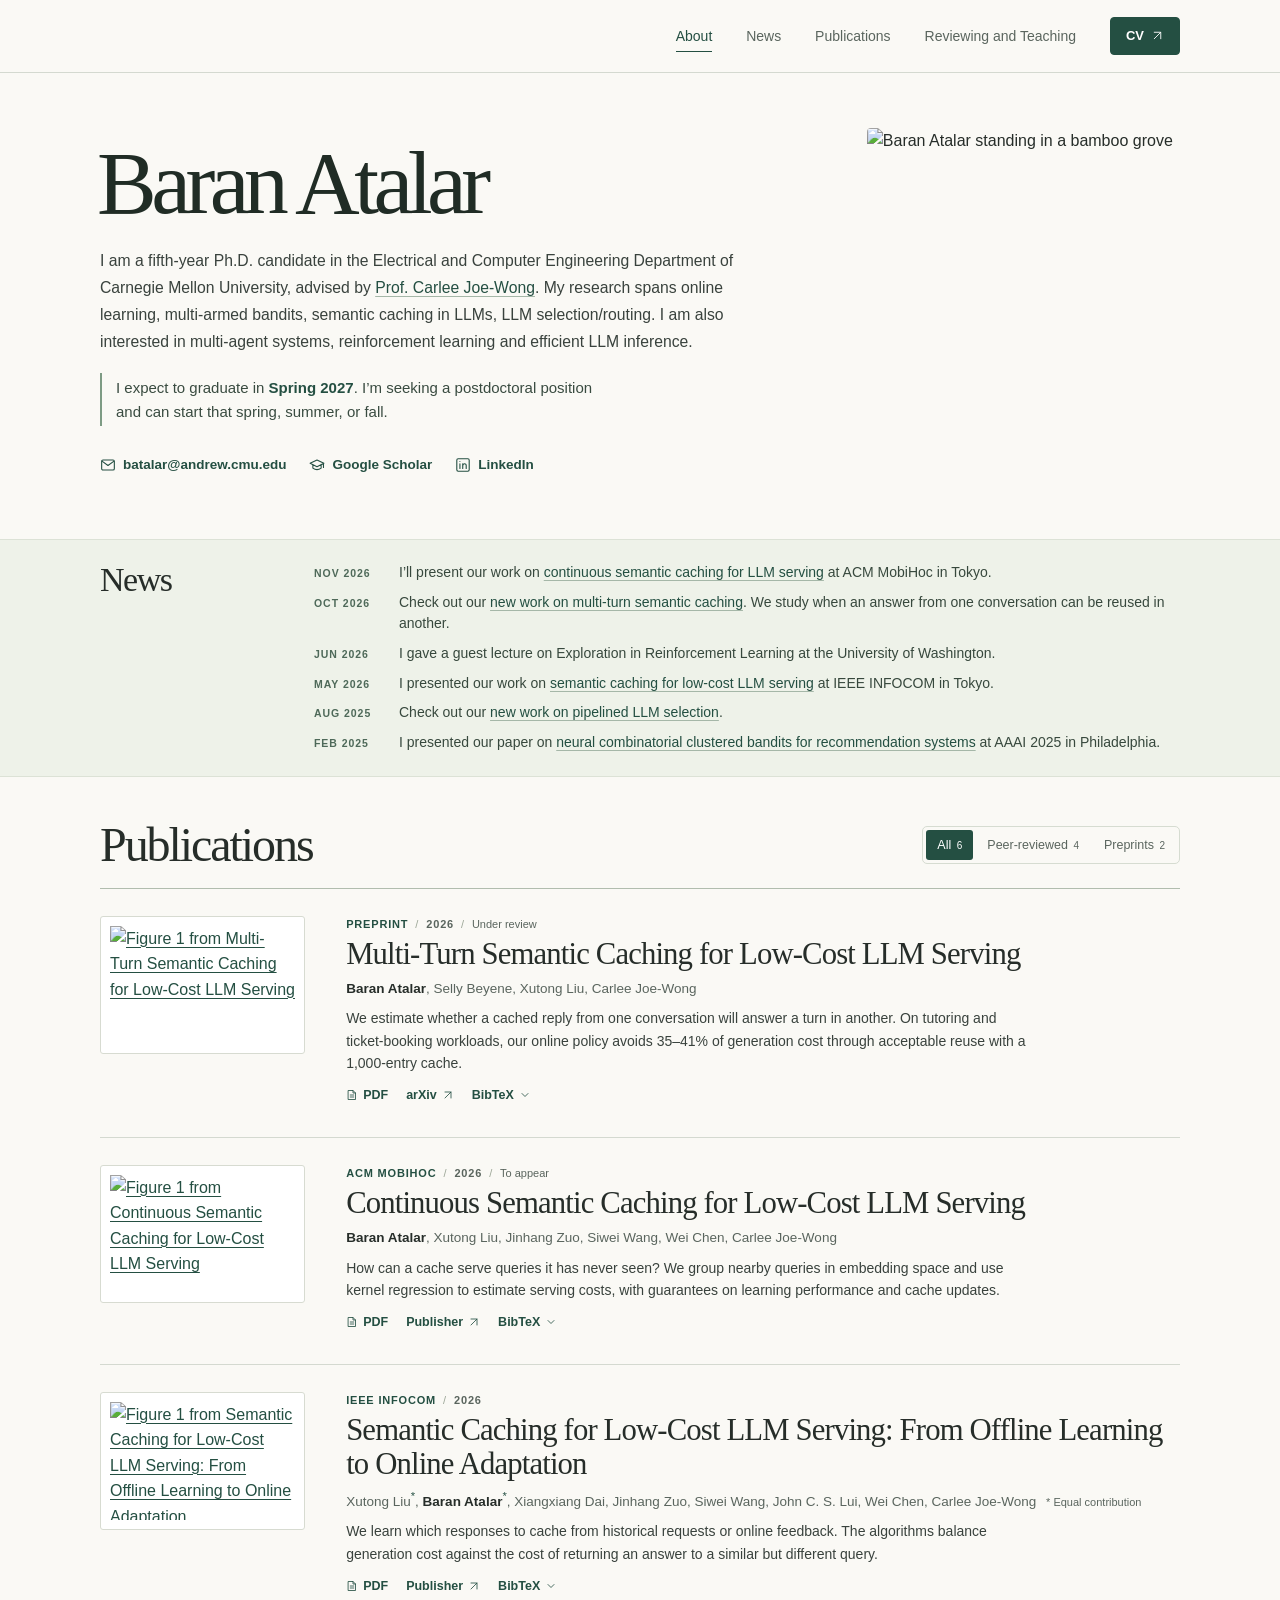
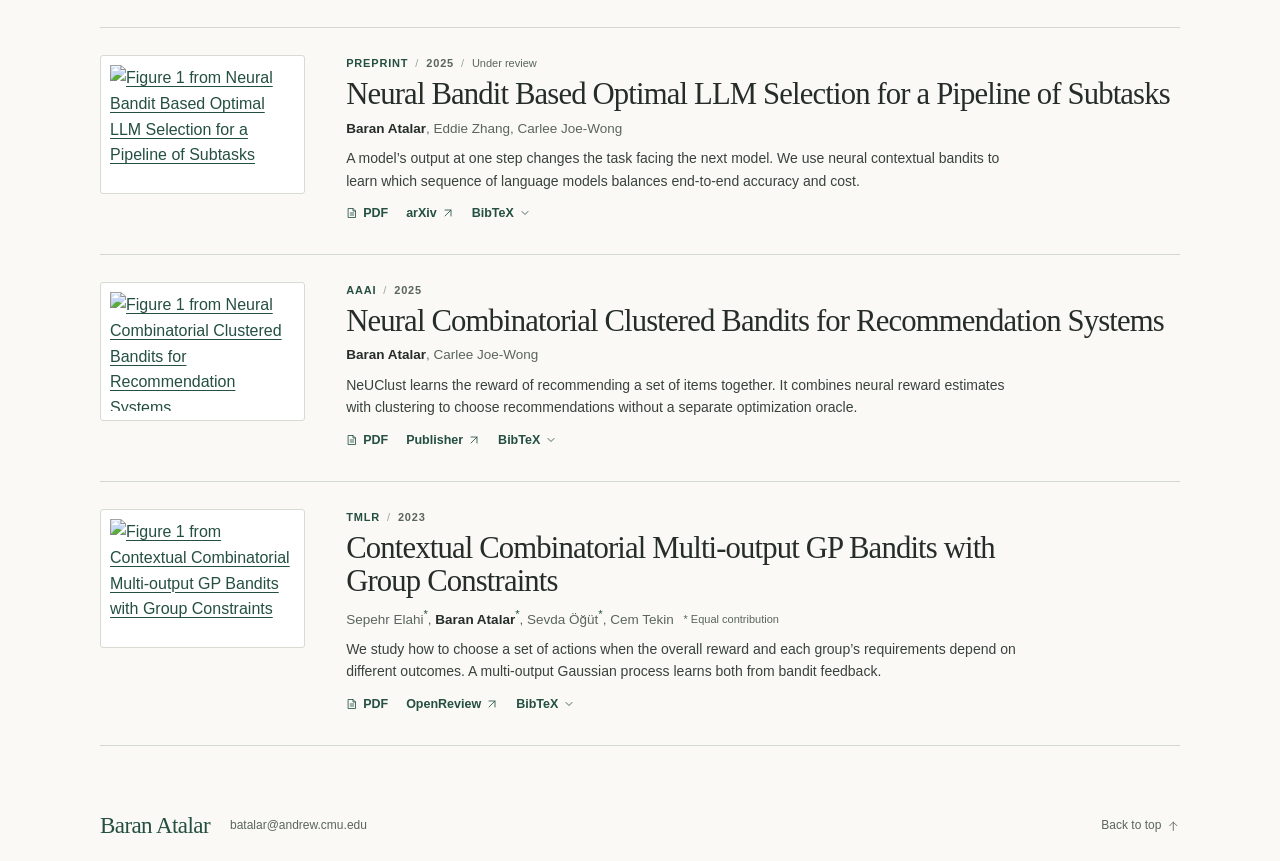
==== index.html @ 8789533d "Add academic website pages and styling" ====
<!doctype html>
<html lang="en">
<head>
  <meta charset="utf-8">
  <meta name="viewport" content="width=device-width, initial-scale=1">
  <meta name="referrer" content="no-referrer">
  <meta name="theme-color" content="#faf9f5">
  <meta name="description" content="Baran Atalar is a Ph.D. candidate at Carnegie Mellon University researching online learning, multi-armed bandits, semantic caching in LLMs, and LLM selection and routing.">
  <title>Baran Atalar · Carnegie Mellon University</title>
  <link rel="icon" href="assets/monogram.svg" type="image/svg+xml">
  <link rel="preload" href="assets/fonts/garamond.woff" as="font" type="font/woff" crossorigin>
  <link rel="preload" href="assets/fonts/dm-sans.woff" as="font" type="font/woff" crossorigin>
  <link rel="stylesheet" href="style.css">
  <script src="site.js" defer></script>
</head>
<body>
  <svg class="icon-library" xmlns="http://www.w3.org/2000/svg" aria-hidden="true">
    <symbol id="arrow-out" viewBox="0 0 24 24"><path d="M6 18 18 6M6 6h12v12"/></symbol>
    <symbol id="arrow-up" viewBox="0 0 24 24"><path d="M12 20V4m-7 7 7-7 7 7"/></symbol>
    <symbol id="mail" viewBox="0 0 24 24"><rect x="2.5" y="4.5" width="19" height="15" rx="2"/><path d="m3.5 6.5 8.5 6.3 8.5-6.3"/></symbol>
    <symbol id="scholar" viewBox="0 0 24 24"><path d="m1.7 9.5 10.3-5 10.3 5-10.3 5zM5.8 11.5v5.2c4.3 3.2 8.1 3.2 12.4 0v-5.2m3.5-1.5v5.6"/></symbol>
    <symbol id="linkedin" viewBox="0 0 24 24"><rect x="2.7" y="2.7" width="18.6" height="18.6" rx="2"/><path d="M7.4 10.2v7m4.2 0v-7m0 3.3c0-4.5 5.2-4.4 5.2-.6v4.3"/><circle cx="7.4" cy="6.8" r=".8" fill="currentColor" stroke="none"/></symbol>
    <symbol id="file" viewBox="0 0 24 24"><path d="M5 3h9l5 5v13H5zM14 3v5h5M8.5 12h7m-7 4h7"/></symbol>
    <symbol id="chevron" viewBox="0 0 24 24"><path d="m6 9 6 6 6-6"/></symbol>
    <symbol id="expand" viewBox="0 0 24 24"><path d="M8 3H3v5m13-5h5v5M3 16v5h5m13-5v5h-5"/></symbol>
    <symbol id="close" viewBox="0 0 24 24"><path d="m5.5 5.5 13 13m0-13-13 13"/></symbol>
  </svg>
  <a class="skip-link" href="#main">Skip to content</a>
  <header class="masthead">
    <div class="container masthead-inner">
      <nav aria-label="Main navigation">
        <a class="nav-link" href="./" data-section="about" aria-current="location">About</a>
        <a class="nav-link" href="#news" data-section="news">News</a>
        <a class="nav-link" href="#publications" data-section="publications">Publications</a>
        <a class="nav-link" href="miscellaneous.html">Reviewing and Teaching</a>
        <a class="cv-link" href="assets/Baran-Atalar-CV.pdf" target="_blank" rel="noopener noreferrer" aria-label="CV (PDF, opens in a new tab)">
          CV<svg aria-hidden="true"><use href="#arrow-out"/></svg></a>
      </nav>
    </div>
  </header>

  <main id="main">
    <section id="about" class="container hero" aria-labelledby="profile-name">
      <h1 id="profile-name" class="identity" tabindex="-1">Baran Atalar</h1>
      <div class="biography">
        <p>I am a fifth-year Ph.D. candidate in the Electrical and Computer Engineering Department of Carnegie Mellon University, advised by <a href="https://www.ece.cmu.edu/directory/bios/joe-wong-carlee.html">Prof. Carlee Joe-Wong</a>. My research spans online learning, multi-armed bandits, semantic caching in LLMs, LLM selection/routing. I am also interested in multi-agent systems, reinforcement learning and efficient LLM inference.</p>
        <p class="availability">I expect to graduate in <strong>Spring 2027</strong>. I’m seeking a postdoctoral position and can start that spring, summer, or fall.</p>
      </div>
      <div class="contact-links" aria-label="Contact and profiles">
        <a href="mailto:batalar@andrew.cmu.edu"><svg aria-hidden="true"><use href="#mail"/></svg>batalar@andrew.cmu.edu</a>
        <a href="https://scholar.google.com/citations?user=y_jG3tEAAAAJ&amp;hl=en"><svg aria-hidden="true"><use href="#scholar"/></svg>Google Scholar</a>
        <a href="https://www.linkedin.com/in/baran-atalar-6698521bb/"><svg aria-hidden="true"><use href="#linkedin"/></svg>LinkedIn</a>
      </div>
      <img class="portrait" src="assets/baran-atalar.webp" width="833" height="960" alt="Baran Atalar standing in a bamboo grove" fetchpriority="high">
    </section>

    <section id="news" class="news-band" aria-labelledby="news-title">
      <div class="container news-grid">
        <h2 id="news-title">News</h2>
        <ul class="news-list">
          <li><time datetime="2026-11">Nov 2026</time><p>I’ll present our work on <a href="https://arxiv.org/abs/2604.20021">continuous semantic caching for LLM serving</a> at ACM MobiHoc in Tokyo.</p></li>
          <li><time datetime="2026-10">Oct 2026</time><p>Check out our <a href="https://arxiv.org/abs/2611.01077">new work on multi-turn semantic caching</a>. We study when an answer from one conversation can be reused in another.</p></li>
          <li><time datetime="2026-06">Jun 2026</time><p>I gave a guest lecture on Exploration in Reinforcement Learning at the University of Washington.</p></li>
          <li><time datetime="2026-05">May 2026</time><p>I presented our work on <a href="https://arxiv.org/abs/2508.07675">semantic caching for low-cost LLM serving</a> at IEEE INFOCOM in Tokyo.</p></li>
          <li><time datetime="2025-08">Aug 2025</time><p>Check out our <a href="https://arxiv.org/abs/2508.09958">new work on pipelined LLM selection</a>.</p></li>
          <li><time datetime="2025-02">Feb 2025</time><p>I presented our paper on <a href="https://arxiv.org/abs/2410.14586">neural combinatorial clustered bandits for recommendation systems</a> at AAAI 2025 in Philadelphia.</p></li>
        </ul>
      </div>
    </section>

    <section class="container publications" id="publications" aria-labelledby="publications-title">
      <div class="section-top">
        <h2 id="publications-title">Publications</h2>
        <div class="filters" role="group" aria-label="Filter publications" hidden>
          <button type="button" data-filter="all" aria-pressed="true">All <span>6</span></button>
          <button type="button" data-filter="reviewed" aria-pressed="false">Peer-reviewed <span>4</span></button>
          <button type="button" data-filter="preprint" aria-pressed="false">Preprints <span>2</span></button>
        </div>
      </div>
      <p class="sr-only" id="result-count" role="status" aria-live="polite"></p>
      <div class="publication-list">
        <article class="paper" data-group="preprint" id="multi-turn-caching" aria-labelledby="title-multi-turn-caching">
          <a class="figure-link" href="https://arxiv.org/pdf/2611.01077#page=1" data-figure="1" data-caption="Across five conversation workloads, the learned reuse-risk model distinguishes acceptable replies more accurately than embedding distance alone. The plot compares area under the ROC curve (AUC)." aria-label="Enlarge Figure 1 from Multi-Turn Semantic Caching for Low-Cost LLM Serving">
            <img src="assets/papers/multiturn.webp" alt="Figure 1 from Multi-Turn Semantic Caching for Low-Cost LLM Serving" loading="lazy">
            <span class="expand-mark"><svg aria-hidden="true"><use href="#expand"/></svg></span>
          </a>
          <div class="paper-text">
            <p class="paper-meta"><span class="venue">Preprint</span><span class="meta-separator">/</span><span>2026</span><span class="meta-separator">/</span><span class="paper-status">Under review</span></p>
            <h3 id="title-multi-turn-caching"><a href="https://arxiv.org/abs/2611.01077">Multi-Turn Semantic Caching for Low-Cost LLM Serving</a></h3>
            <p class="authors"><strong>Baran Atalar</strong>, Selly Beyene, Xutong Liu, Carlee Joe-Wong </p>
            <p class="paper-summary">We estimate whether a cached reply from one conversation will answer a turn in another. On tutoring and ticket-booking workloads, our online policy avoids 35–41% of generation cost through acceptable reuse with a 1,000-entry cache.</p>
            <div class="paper-actions">
              <a href="https://arxiv.org/pdf/2611.01077"><svg aria-hidden="true"><use href="#file"/></svg>PDF</a>
              <a href="https://arxiv.org/abs/2611.01077">arXiv<svg aria-hidden="true"><use href="#arrow-out"/></svg></a>
              <button class="bib-toggle" type="button" hidden aria-controls="bib-multi-turn-caching" aria-expanded="false">BibTeX <svg aria-hidden="true"><use href="#chevron"/></svg></button>
            </div>
            <div class="bib-panel" id="bib-multi-turn-caching" hidden>
              <button class="copy-bib" type="button">Copy citation</button>
              <pre><code>@misc{atalar2026multiturn,
  title = {Multi-Turn Semantic Caching for Low-Cost {LLM} Serving},
  author = {Baran Atalar and Selly Beyene and Xutong Liu and Carlee Joe-Wong},
  year = {2026},
  eprint = {2611.01077},
  archivePrefix = {arXiv},
  url = {https://arxiv.org/abs/2611.01077}
}</code></pre>
            </div>
          </div>
        </article>
        <article class="paper" data-group="reviewed" id="continuous-caching" aria-labelledby="title-continuous-caching">
          <a class="figure-link" href="https://arxiv.org/pdf/2604.20021#page=3" data-figure="1" data-caption="An arriving query is mapped to a representative in embedding space. The serving policy compares the estimated cost of a fresh answer with the cost of reusing a cached one." aria-label="Enlarge Figure 1 from Continuous Semantic Caching for Low-Cost LLM Serving">
            <img src="assets/papers/continuous.webp" alt="Figure 1 from Continuous Semantic Caching for Low-Cost LLM Serving" loading="lazy">
            <span class="expand-mark"><svg aria-hidden="true"><use href="#expand"/></svg></span>
          </a>
          <div class="paper-text">
            <p class="paper-meta"><span class="venue">ACM MobiHoc</span><span class="meta-separator">/</span><span>2026</span><span class="meta-separator">/</span><span class="paper-status">To appear</span></p>
            <h3 id="title-continuous-caching"><a href="https://doi.org/10.1145/3842721.3849656">Continuous Semantic Caching for Low-Cost LLM Serving</a></h3>
            <p class="authors"><strong>Baran Atalar</strong>, Xutong Liu, Jinhang Zuo, Siwei Wang, Wei Chen, Carlee Joe-Wong </p>
            <p class="paper-summary">How can a cache serve queries it has never seen? We group nearby queries in embedding space and use kernel regression to estimate serving costs, with guarantees on learning performance and cache updates.</p>
            <div class="paper-actions">
              <a href="https://arxiv.org/pdf/2604.20021"><svg aria-hidden="true"><use href="#file"/></svg>PDF</a>
              <a href="https://doi.org/10.1145/3842721.3849656">Publisher<svg aria-hidden="true"><use href="#arrow-out"/></svg></a>
              <button class="bib-toggle" type="button" hidden aria-controls="bib-continuous-caching" aria-expanded="false">BibTeX <svg aria-hidden="true"><use href="#chevron"/></svg></button>
            </div>
            <div class="bib-panel" id="bib-continuous-caching" hidden>
              <button class="copy-bib" type="button">Copy citation</button>
              <pre><code>@inproceedings{atalar2026continuous,
  title = {Continuous Semantic Caching for Low-Cost {LLM} Serving},
  author = {Baran Atalar and Xutong Liu and Jinhang Zuo and Siwei Wang and Wei Chen and Carlee Joe-Wong},
  booktitle = {Proceedings of the Twenty-Seventh International Symposium on Theory, Algorithmic Foundations, and Protocol Design for Mobile Networks and Mobile Computing},
  year = {2026},
  doi = {10.1145/3842721.3849656},
  note = {To appear}
}</code></pre>
            </div>
          </div>
        </article>
        <article class="paper" data-group="reviewed" id="offline-online-caching" aria-labelledby="title-offline-online-caching">
          <a class="figure-link" href="https://arxiv.org/pdf/2508.07675#page=2" data-figure="1" data-caption="The cache estimates request probabilities and serving costs, then chooses between generating a fresh response and retrieving a similar one." aria-label="Enlarge Figure 1 from Semantic Caching for Low-Cost LLM Serving: From Offline Learning to Online Adaptation">
            <img src="assets/papers/offline.webp" alt="Figure 1 from Semantic Caching for Low-Cost LLM Serving: From Offline Learning to Online Adaptation" loading="lazy">
            <span class="expand-mark"><svg aria-hidden="true"><use href="#expand"/></svg></span>
          </a>
          <div class="paper-text">
            <p class="paper-meta"><span class="venue">IEEE INFOCOM</span><span class="meta-separator">/</span><span>2026</span></p>
            <h3 id="title-offline-online-caching"><a href="https://doi.org/10.1109/INFOCOM59046.2026.11571467">Semantic Caching for Low-Cost LLM Serving: From Offline Learning to Online Adaptation</a></h3>
            <p class="authors">Xutong Liu<sup>*</sup>, <strong>Baran Atalar</strong><sup>*</sup>, Xiangxiang Dai, Jinhang Zuo, Siwei Wang, John C. S. Lui, Wei Chen, Carlee Joe-Wong <span class="equal-note">* Equal contribution</span></p>
            <p class="paper-summary">We learn which responses to cache from historical requests or online feedback. The algorithms balance generation cost against the cost of returning an answer to a similar but different query.</p>
            <div class="paper-actions">
              <a href="https://arxiv.org/pdf/2508.07675"><svg aria-hidden="true"><use href="#file"/></svg>PDF</a>
              <a href="https://doi.org/10.1109/INFOCOM59046.2026.11571467">Publisher<svg aria-hidden="true"><use href="#arrow-out"/></svg></a>
              <button class="bib-toggle" type="button" hidden aria-controls="bib-offline-online-caching" aria-expanded="false">BibTeX <svg aria-hidden="true"><use href="#chevron"/></svg></button>
            </div>
            <div class="bib-panel" id="bib-offline-online-caching" hidden>
              <button class="copy-bib" type="button">Copy citation</button>
              <pre><code>@inproceedings{liu2026semantic,
  title = {Semantic Caching for Low-Cost {LLM} Serving: From Offline Learning to Online Adaptation},
  author = {Xutong Liu and Baran Atalar and Xiangxiang Dai and Jinhang Zuo and Siwei Wang and John C. S. Lui and Wei Chen and Carlee Joe-Wong},
  booktitle = {IEEE INFOCOM 2026 -- IEEE Conference on Computer Communications},
  pages = {1--10},
  year = {2026},
  doi = {10.1109/INFOCOM59046.2026.11571467}
}</code></pre>
            </div>
          </div>
        </article>
        <article class="paper" data-group="preprint" id="pipeline-selection" aria-labelledby="title-pipeline-selection">
          <a class="figure-link" href="https://arxiv.org/pdf/2508.09958#page=5" data-figure="1" data-caption="A sequence of bandit decisions selects one language model for each subtask. Output quality and length at one step affect the next step in the pipeline." aria-label="Enlarge Figure 1 from Neural Bandit Based Optimal LLM Selection for a Pipeline of Subtasks">
            <img src="assets/papers/pipeline.webp" alt="Figure 1 from Neural Bandit Based Optimal LLM Selection for a Pipeline of Subtasks" loading="lazy">
            <span class="expand-mark"><svg aria-hidden="true"><use href="#expand"/></svg></span>
          </a>
          <div class="paper-text">
            <p class="paper-meta"><span class="venue">Preprint</span><span class="meta-separator">/</span><span>2025</span><span class="meta-separator">/</span><span class="paper-status">Under review</span></p>
            <h3 id="title-pipeline-selection"><a href="https://arxiv.org/abs/2508.09958">Neural Bandit Based Optimal LLM Selection for a Pipeline of Subtasks</a></h3>
            <p class="authors"><strong>Baran Atalar</strong>, Eddie Zhang, Carlee Joe-Wong </p>
            <p class="paper-summary">A model’s output at one step changes the task facing the next model. We use neural contextual bandits to learn which sequence of language models balances end-to-end accuracy and cost.</p>
            <div class="paper-actions">
              <a href="https://arxiv.org/pdf/2508.09958"><svg aria-hidden="true"><use href="#file"/></svg>PDF</a>
              <a href="https://arxiv.org/abs/2508.09958">arXiv<svg aria-hidden="true"><use href="#arrow-out"/></svg></a>
              <button class="bib-toggle" type="button" hidden aria-controls="bib-pipeline-selection" aria-expanded="false">BibTeX <svg aria-hidden="true"><use href="#chevron"/></svg></button>
            </div>
            <div class="bib-panel" id="bib-pipeline-selection" hidden>
              <button class="copy-bib" type="button">Copy citation</button>
              <pre><code>@misc{atalar2025pipeline,
  title = {Neural Bandit Based Optimal {LLM} Selection for a Pipeline of Subtasks},
  author = {Baran Atalar and Eddie Zhang and Carlee Joe-Wong},
  year = {2025},
  eprint = {2508.09958},
  archivePrefix = {arXiv},
  url = {https://arxiv.org/abs/2508.09958}
}</code></pre>
            </div>
          </div>
        </article>
        <article class="paper" data-group="reviewed" id="neural-clustered-bandits" aria-labelledby="title-neural-clustered-bandits">
          <a class="figure-link" href="https://arxiv.org/pdf/2410.14586#page=2" data-figure="1" data-caption="NeUClust clusters available arms, estimates individual and set-level rewards with neural networks, and uses feedback from each selected set to update its estimates." aria-label="Enlarge Figure 1 from Neural Combinatorial Clustered Bandits for Recommendation Systems">
            <img src="assets/papers/neuclust.webp" alt="Figure 1 from Neural Combinatorial Clustered Bandits for Recommendation Systems" loading="lazy">
            <span class="expand-mark"><svg aria-hidden="true"><use href="#expand"/></svg></span>
          </a>
          <div class="paper-text">
            <p class="paper-meta"><span class="venue">AAAI</span><span class="meta-separator">/</span><span>2025</span></p>
            <h3 id="title-neural-clustered-bandits"><a href="https://doi.org/10.1609/aaai.v39i15.33692">Neural Combinatorial Clustered Bandits for Recommendation Systems</a></h3>
            <p class="authors"><strong>Baran Atalar</strong>, Carlee Joe-Wong </p>
            <p class="paper-summary">NeUClust learns the reward of recommending a set of items together. It combines neural reward estimates with clustering to choose recommendations without a separate optimization oracle.</p>
            <div class="paper-actions">
              <a href="https://arxiv.org/pdf/2410.14586"><svg aria-hidden="true"><use href="#file"/></svg>PDF</a>
              <a href="https://doi.org/10.1609/aaai.v39i15.33692">Publisher<svg aria-hidden="true"><use href="#arrow-out"/></svg></a>
              <button class="bib-toggle" type="button" hidden aria-controls="bib-neural-clustered-bandits" aria-expanded="false">BibTeX <svg aria-hidden="true"><use href="#chevron"/></svg></button>
            </div>
            <div class="bib-panel" id="bib-neural-clustered-bandits" hidden>
              <button class="copy-bib" type="button">Copy citation</button>
              <pre><code>@inproceedings{atalar2025neuclust,
  title = {Neural Combinatorial Clustered Bandits for Recommendation Systems},
  author = {Baran Atalar and Carlee Joe-Wong},
  booktitle = {Proceedings of the AAAI Conference on Artificial Intelligence},
  volume = {39},
  number = {15},
  pages = {15417--15426},
  year = {2025},
  doi = {10.1609/aaai.v39i15.33692}
}</code></pre>
            </div>
          </div>
        </article>
        <article class="paper" data-group="reviewed" id="group-constrained-bandits" aria-labelledby="title-group-constrained-bandits">
          <a class="figure-link" href="https://arxiv.org/pdf/2111.14778#page=8" data-figure="1" data-caption="In a federated learning example, a server chooses among requests involving multiple clients while accounting for client-level privacy requirements." aria-label="Enlarge Figure 1 from Contextual Combinatorial Multi-output GP Bandits with Group Constraints">
            <img src="assets/papers/groups.webp" alt="Figure 1 from Contextual Combinatorial Multi-output GP Bandits with Group Constraints" loading="lazy">
            <span class="expand-mark"><svg aria-hidden="true"><use href="#expand"/></svg></span>
          </a>
          <div class="paper-text">
            <p class="paper-meta"><span class="venue">TMLR</span><span class="meta-separator">/</span><span>2023</span></p>
            <h3 id="title-group-constrained-bandits"><a href="https://openreview.net/forum?id=OqbGu3hdQb">Contextual Combinatorial Multi-output GP Bandits with Group Constraints</a></h3>
            <p class="authors">Sepehr Elahi<sup>*</sup>, <strong>Baran Atalar</strong><sup>*</sup>, Sevda Öğüt<sup>*</sup>, Cem Tekin <span class="equal-note">* Equal contribution</span></p>
            <p class="paper-summary">We study how to choose a set of actions when the overall reward and each group’s requirements depend on different outcomes. A multi-output Gaussian process learns both from bandit feedback.</p>
            <div class="paper-actions">
              <a href="https://arxiv.org/pdf/2111.14778"><svg aria-hidden="true"><use href="#file"/></svg>PDF</a>
              <a href="https://openreview.net/forum?id=OqbGu3hdQb">OpenReview<svg aria-hidden="true"><use href="#arrow-out"/></svg></a>
              <button class="bib-toggle" type="button" hidden aria-controls="bib-group-constrained-bandits" aria-expanded="false">BibTeX <svg aria-hidden="true"><use href="#chevron"/></svg></button>
            </div>
            <div class="bib-panel" id="bib-group-constrained-bandits" hidden>
              <button class="copy-bib" type="button">Copy citation</button>
              <pre><code>@article{elahi2023contextual,
  title = {Contextual Combinatorial Multi-output {GP} Bandits with Group Constraints},
  author = {Sepehr Elahi and Baran Atalar and Sevda Öğüt and Cem Tekin},
  journal = {Transactions on Machine Learning Research},
  year = {2023},
  url = {https://openreview.net/forum?id=OqbGu3hdQb}
}</code></pre>
            </div>
          </div>
        </article>
      </div>
    </section>

  </main>
  <footer class="container footer">
    <span class="footer-name">Baran Atalar</span>
    <a class="footer-email" href="mailto:batalar@andrew.cmu.edu">batalar@andrew.cmu.edu</a>
    <a class="back-top" href="./">Back to top <svg aria-hidden="true"><use href="#arrow-up"/></svg></a>
  </footer>
  <dialog id="figure-dialog" aria-labelledby="figure-title">
    <div class="viewer-header"><h2 id="figure-title"></h2><button type="button" class="close-viewer" aria-label="Close figure" autofocus><svg aria-hidden="true"><use href="#close"/></svg></button></div>
    <figure><img id="large-figure" alt=""><figcaption id="figure-description"></figcaption></figure>
    <a class="viewer-source" href="#" id="figure-source">View in paper <svg aria-hidden="true"><use href="#arrow-out"/></svg></a>
  </dialog>
</body>
</html>
---- style.css ----
@font-face {
  font-family: "EB Garamond";
  src: url("assets/fonts/garamond.woff") format("woff");
  font-weight: 400;
  font-style: normal;
  font-display: swap;
}
@font-face {
  font-family: "DM Sans";
  src: url("assets/fonts/dm-sans.woff") format("woff");
  font-weight: 100 1000;
  font-style: normal;
  font-display: swap;
}
:root {
  color-scheme: light;
  --paper: #faf9f5;
  --surface: #fffefa;
  --green: #244f42;
  --ink: #262d29;
  --body: #39423d;
  --muted: #5a655e;
  --rule: #d4d9d0;
  --light-rule: #dfe3da;
  --tint: #eef2e9;
  --serif: "EB Garamond", "Iowan Old Style", Georgia, serif;
  --sans: "DM Sans", -apple-system, BlinkMacSystemFont, "Segoe UI", sans-serif;
  --page-width: 1080px;
  --page-gutter: clamp(22px, 5.8vw, 82px);
  scroll-padding-top: 84px;
}
* { box-sizing: border-box; }
html { scroll-behavior: smooth; }
body { margin: 0; background: var(--paper); color: var(--ink); font: 16px/1.6 var(--sans); -webkit-font-smoothing: antialiased; }
body.viewer-open { overflow: hidden; }
h1, h2, h3, p, figure, ul, dl, dd, pre { margin: 0; }
img { max-width: 100%; }
a { color: var(--green); text-underline-offset: 3px; text-decoration-thickness: 1px; }
a:hover { text-decoration-color: currentColor; }
a, button { -webkit-tap-highlight-color: transparent; }
button { cursor: pointer; font: inherit; color: inherit; }
button, a { touch-action: manipulation; }
button:focus-visible, a:focus-visible { outline: 2px solid #32765d; outline-offset: 4px; }
strong { font-weight: 650; color: var(--ink); }
[hidden] { display: none !important; }
svg { width: 1.05em; height: 1.05em; flex-shrink: 0; fill: none; stroke: currentColor; stroke-width: 1.65; stroke-linecap: round; stroke-linejoin: round; }
.icon-library { position: absolute; width: 0; height: 0; overflow: hidden; pointer-events: none; }
.sr-only { position: absolute; width: 1px; height: 1px; padding: 0; margin: -1px; clip-path: inset(50%); overflow: hidden; white-space: nowrap; }
.skip-link { position: fixed; top: 8px; left: 12px; z-index: 10; transform: translateY(-150%); background: white; border: 1px solid var(--green); padding: 7px 14px; }
.skip-link:focus { transform: none; }
.container { width: min(calc(100% - 2 * var(--page-gutter)), var(--page-width)); margin-inline: auto; }
h2 { font: 400 clamp(36px, 4vw, 48px)/1.08 var(--serif); letter-spacing: -.043em; }

.masthead { position: sticky; top: 0; z-index: 5; background: var(--paper); border-bottom: 1px solid var(--rule); }
.masthead-inner { display: flex; align-items: center; justify-content: flex-end; min-height: 72px; }
nav { display: flex; gap: clamp(18px, 2.65vw, 38px); align-items: center; }
.nav-link { color: var(--muted); text-decoration: none; padding-block: 8px; font-size: 14px; font-weight: 520; position: relative; }
.nav-link::after { content: ""; position: absolute; left: 0; right: 0; bottom: 3px; height: 1.5px; background: var(--green); transform: scaleX(0); transform-origin: left; transition: transform .15s ease; }
.nav-link[aria-current], .nav-link:hover { color: var(--green); }
.nav-link[aria-current]::after, .nav-link:hover::after { transform: scaleX(1); }
.cv-link { text-decoration: none; display: inline-flex; align-items: center; gap: 0; font-size: 13px; font-weight: 570; padding: 8px 15px; background: var(--green); border: 1px solid var(--green); border-radius: 4px; color: #fff; }
.cv-link svg { margin-left: 7px; width: 13px; height: 13px; }
.cv-link:hover { background: #183d32; }

.hero { display: grid; grid-template-columns: minmax(0, 1fr) minmax(230px, 29%); grid-template-areas: "identity portrait" "bio portrait" "links portrait"; column-gap: clamp(40px, 7.7vw, 102px); padding-block: clamp(38px, 4.3vw, 62px) clamp(37px, 3.9vw, 58px); }
.identity { grid-area: identity; align-self: end; }
h1 { font: 400 clamp(68px, 7vw, 92px)/1.04 var(--serif); letter-spacing: -.062em; margin-left: -3px; color: #202c25; }
.biography { grid-area: bio; align-self: center; margin-top: 15px; }
.biography > p:first-child { color: var(--body); font-size: clamp(15.5px, 1.23vw, 17px); line-height: 1.7; }
.biography a, .news-list a { text-decoration-color: #a5b7a8; }
.biography a:hover, .news-list a:hover { text-decoration-color: var(--green); }
.availability { font-size: 15px; line-height: 1.56; margin-top: 18px; padding: 3px 0 3px 14px; border-left: 2.5px solid #7d9b84; color: #394b40; max-width: 59ch; }
.availability strong { color: var(--green); }
.contact-links { grid-area: links; display: flex; align-items: center; flex-wrap: wrap; gap: 4px 23px; margin-top: 19px; align-self: start; }
.contact-links a { display: inline-flex; align-items: center; gap: 7px; text-decoration: none; color: var(--green); font-size: 13.5px; font-weight: 550; padding-block: 5px; }
.contact-links svg { width: 16px; height: 16px; }
.contact-links a:hover { text-decoration: underline; }
.portrait { grid-area: portrait; align-self: center; display: block; width: 100%; height: auto; border-radius: 4px; }

.news-band { background: var(--tint); border-block: 1px solid #dce2d6; }
.news-grid { display: grid; grid-template-columns: minmax(110px, 17.5%) 1fr; align-items: start; gap: 25px; padding-block: 22px; }
.news-grid h2 { font-size: 34px; }
.news-list { list-style: none; padding: 0; display: grid; gap: 8px; }
.news-list li { display: grid; grid-template-columns: 72px 1fr; column-gap: 13px; align-items: baseline; }
.news-list time { text-transform: uppercase; font-size: 10.5px; line-height: 1.5; letter-spacing: .09em; font-weight: 650; color: #4e6959; }
.news-list p { font-size: 14px; line-height: 1.55; color: #37483d; }

.publications { padding-block: 42px 44px; }
.section-top { display: flex; gap: 20px; justify-content: space-between; align-items: center; padding-bottom: 17px; border-bottom: 1px solid #b1bdae; }
.filters { display: flex; align-items: center; gap: 3px; border: 1px solid #d6dcd1; padding: 3px; border-radius: 5px; }
.filters button { border: 0; background: transparent; color: var(--muted); border-radius: 3px; padding: 5px 11px; font-size: 12.5px; line-height: 1.6; font-weight: 540; }
.filters button span { margin-left: 2px; font-size: 10px; font-variant-numeric: tabular-nums; }
.filters button[aria-pressed="true"] { color: #fff; background: var(--green); }
.filters button:hover:not([aria-pressed="true"]) { color: var(--green); background: #edf0e8; }
.paper { display: grid; grid-template-columns: minmax(140px, 19%) minmax(0, 1fr); gap: clamp(22px, 3.2vw, 45px); padding-block: 27px 28px; border-bottom: 1px solid var(--rule); scroll-margin-top: 12px; }
.figure-link { display: grid; align-items: center; align-self: start; background: #fff; border: 1px solid #d7dbd1; border-radius: 3px; padding: 9px; aspect-ratio: 1.48; position: relative; transition: border-color .15s; }
.figure-link:hover, .figure-link:focus-visible { border-color: #6c8978; }
.figure-link img { width: 100%; height: 100%; object-fit: contain; min-height: 0; }
.expand-mark { position: absolute; right: 3px; bottom: 3px; display: grid; place-items: center; width: 21px; height: 21px; border-radius: 2px; background: #fff; color: var(--green); opacity: 0; }
.figure-link:hover .expand-mark, .figure-link:focus-visible .expand-mark { opacity: 1; }
.expand-mark svg { width: 14px; height: 14px; }
.paper-meta { display: flex; align-items: center; flex-wrap: wrap; gap: 7px; font-size: 11px; font-weight: 600; line-height: 1.6; color: var(--muted); text-transform: uppercase; letter-spacing: .075em; }
.paper-meta .venue { color: var(--green); font-weight: 720; }
.paper-meta .meta-separator { color: #9da798; font-weight: 400; }
.paper-meta .paper-status { text-transform: none; letter-spacing: normal; font-weight: 480; }
.paper h3 { font: 400 clamp(25px, 2.4vw, 32px)/1.09 var(--serif); letter-spacing: -.028em; margin: 5px 0 7px; text-wrap: pretty; }
.paper h3 a { color: var(--ink); text-decoration: none; }
.paper h3 a:hover { color: var(--green); text-decoration: underline; text-decoration-thickness: 1px; }
.authors { color: var(--muted); font-size: 13.5px; line-height: 1.55; }
.authors strong { font-weight: 680; }
.authors sup { color: var(--green); }
.equal-note { font-size: 11px; white-space: nowrap; color: var(--muted); margin-left: 6px; }
.paper-summary { color: var(--body); font-size: 14px; line-height: 1.58; max-width: 88ch; margin-top: 8px; }
.paper-actions { display: flex; flex-wrap: wrap; align-items: center; column-gap: 18px; margin-top: 8px; }
.paper-actions a, .bib-toggle, .viewer-source { display: inline-flex; gap: 5px; align-items: center; padding: 4px 0; font: 600 12.5px/1.5 var(--sans); text-decoration: none; color: var(--green); border: none; background: none; }
.paper-actions a:hover, .bib-toggle:hover, .viewer-source:hover { text-decoration: underline; text-underline-offset: 3px; }
.paper-actions svg, .viewer-source svg { width: 12px; height: 12px; }
.bib-toggle[aria-expanded="true"] svg { transform: rotate(180deg); }
.bib-panel { margin-top: 10px; border: 1px solid var(--rule); padding: 12px 14px 15px; background: #f1f3ec; border-radius: 4px; }
.copy-bib { display: block; margin: 0 0 8px auto; background: var(--paper); color: var(--green); border: 1px solid #c8d1c7; border-radius: 3px; padding: 4px 8px; font-size: 12px; }
.bib-panel pre { white-space: pre-wrap; overflow-wrap: anywhere; font-size: 12px; line-height: 1.5; color: #334736; }
.experience-page { padding-block: clamp(34px, 5vw, 68px) 22px; }
.experience-page h1 { font-size: clamp(46px, 6vw, 72px); margin-bottom: 30px; }
.experience-section { display: grid; grid-template-columns: minmax(160px, 24%) 1fr; gap: clamp(24px, 4vw, 52px); padding-block: 28px; border-top: 1px solid var(--rule); }
.experience-section h2 { font-size: clamp(30px, 3vw, 38px); }
.experience-list { display: grid; gap: 20px; }
.experience-list > div { display: grid; grid-template-columns: 135px minmax(0, 1fr); gap: 20px; align-items: baseline; }
.experience-list dt { color: var(--green); font-weight: 600; font-size: 13px; line-height: 1.45; }
.experience-list dd { font-size: 15px; line-height: 1.55; color: var(--body); }
.experience-list h3 { font: 400 23px/1.15 var(--serif); letter-spacing: -.018em; color: var(--ink); }
.experience-list h3 a { color: inherit; text-decoration-color: #a5b7a8; }
.experience-list h3 a:hover { color: var(--green); }
.experience-list dd p { margin-top: 4px; font-size: 13px; color: var(--muted); }
.experience-page + .footer { border-top: 1px solid var(--rule); }
.footer { display: flex; align-items: center; gap: 20px; padding-block: 20px; }
.footer-name { color: var(--green); font: 23px/1.1 var(--serif); letter-spacing: -.025em; }
.footer a { font-size: 12px; color: var(--muted); text-decoration: none; }
.footer a:hover { color: var(--green); text-decoration: underline; }
.back-top { display: inline-flex; align-items: center; gap: 6px; margin-left: auto; padding: 6px 0; }

dialog { border: 1px solid var(--rule); border-radius: 6px; padding: clamp(16px, 3vw, 28px); width: min(680px, calc(100vw - 32px)); max-height: calc(100dvh - 32px); overflow-y: auto; background: var(--paper); color: var(--ink); box-shadow: 0 12px 70px #15291f33; }
dialog::backdrop { background: #1b2923a8; }
.viewer-header { display: flex; align-items: flex-start; justify-content: space-between; gap: 12px; margin-bottom: 18px; }
.viewer-header h2 { font-size: clamp(24px, 3.5vw, 33px); letter-spacing: -.025em; }
.close-viewer { flex: none; border: 1px solid var(--rule); background: var(--paper); border-radius: 50%; width: 33px; height: 33px; display: grid; place-items: center; }
.close-viewer svg { width: 15px; height: 15px; }
dialog figure img { display: block; margin-inline: auto; width: 100%; max-height: 55dvh; object-fit: contain; background: #fff; padding: 8px; border: 1px solid var(--rule); }
dialog figcaption { margin-top: 12px; color: var(--body); font-size: 14px; }
.viewer-source { margin-top: 11px; }

@media (max-width: 900px) {
  .hero { column-gap: 38px; grid-template-columns: minmax(0, 1fr) minmax(185px, 27%); }
  .contact-links { column-gap: 15px; }
  .news-grid { grid-template-columns: 90px 1fr; gap: 20px; }
  .paper { grid-template-columns: 150px minmax(0, 1fr); }
}
@media (max-width: 690px) {
  :root { --page-gutter: clamp(18px, 5vw, 32px); scroll-padding-top: 74px; }
  .masthead-inner { min-height: 58px; }
  nav { gap: clamp(10px, 3.8vw, 24px); }
  .nav-link { font-size: 13px; }
  .cv-link { padding: 6px 9px; font-size: 12px; }
  .cv-link svg { margin-left: 5px; }
  .hero { grid-template-columns: minmax(0, 1fr) clamp(98px, 24vw, 146px); grid-template-areas: "identity portrait" "bio bio" "links links"; gap: 0 18px; padding-block: 28px; }
  .identity { align-self: center; }
  h1 { font-size: clamp(43px, 8.5vw, 62px); margin-left: -1px; }
  .biography { margin-top: 23px; }
  .availability { margin-top: 14px; }
  .contact-links { margin-top: 13px; gap: 0 16px; }
  .contact-links a { font-size: 12.5px; padding-block: 8px; }
  .news-grid { grid-template-columns: 1fr; gap: 13px; padding-block: 19px; }
  .news-grid h2 { font-size: 29px; }
  .news-list { gap: 10px; }
  .news-list li { grid-template-columns: 63px 1fr; gap: 8px; }
  .news-list p { font-size: 13.25px; }
  .news-list time { font-size: 9.5px; }
  .publications { padding-block: 29px 34px; }
  .section-top { align-items: start; flex-wrap: wrap; gap: 13px 22px; }
  .filters { gap: 1px; }
  .filters button { padding: 5px 9px; }
  .paper { grid-template-columns: 116px minmax(0, 1fr); gap: 15px; padding-block: 23px; }
  .figure-link { padding: 5px; }
  .paper h3 { font-size: 25px; }
  .paper-meta { font-size: 10px; gap: 5px; }
  .paper-summary { font-size: 13.5px; }
  .authors { font-size: 12.5px; }
  .experience-section { grid-template-columns: 1fr; gap: 20px; padding-block: 24px; }
  .footer { gap: 12px; flex-wrap: wrap; }
}
@media (max-width: 510px) {
  nav { gap: clamp(8px, 2.7vw, 14px); }
  .experience-list > div { grid-template-columns: 1fr; gap: 4px; }
  .paper { display: grid; grid-template-columns: minmax(0, 1fr) 81px; align-items: start; gap: 0 12px; }
  .paper-text { display: contents; }
  .paper-meta { grid-column: 1; grid-row: 1; }
  .paper h3 { grid-column: 1; grid-row: 2; margin: 5px 0 8px; font-size: 24px; }
  .figure-link { grid-column: 2; grid-row: 1 / 3; align-self: center; }
  .authors, .paper-summary, .paper-actions, .bib-panel { grid-column: 1 / -1; }
  .paper-actions { column-gap: 19px; }
  .paper-actions > * { min-height: 35px; }
  .footer-name { font-size: 20px; }
  .footer-email { order: 3; flex-basis: 100%; }
  .footer { row-gap: 0; }
}
@media (max-width: 370px) {
  nav { gap: 7px; }
  .cv-link svg { display: none; }
}
@media (prefers-reduced-motion: reduce) {
  html { scroll-behavior: auto; }
  *, *::before, *::after { transition: none !important; }
}
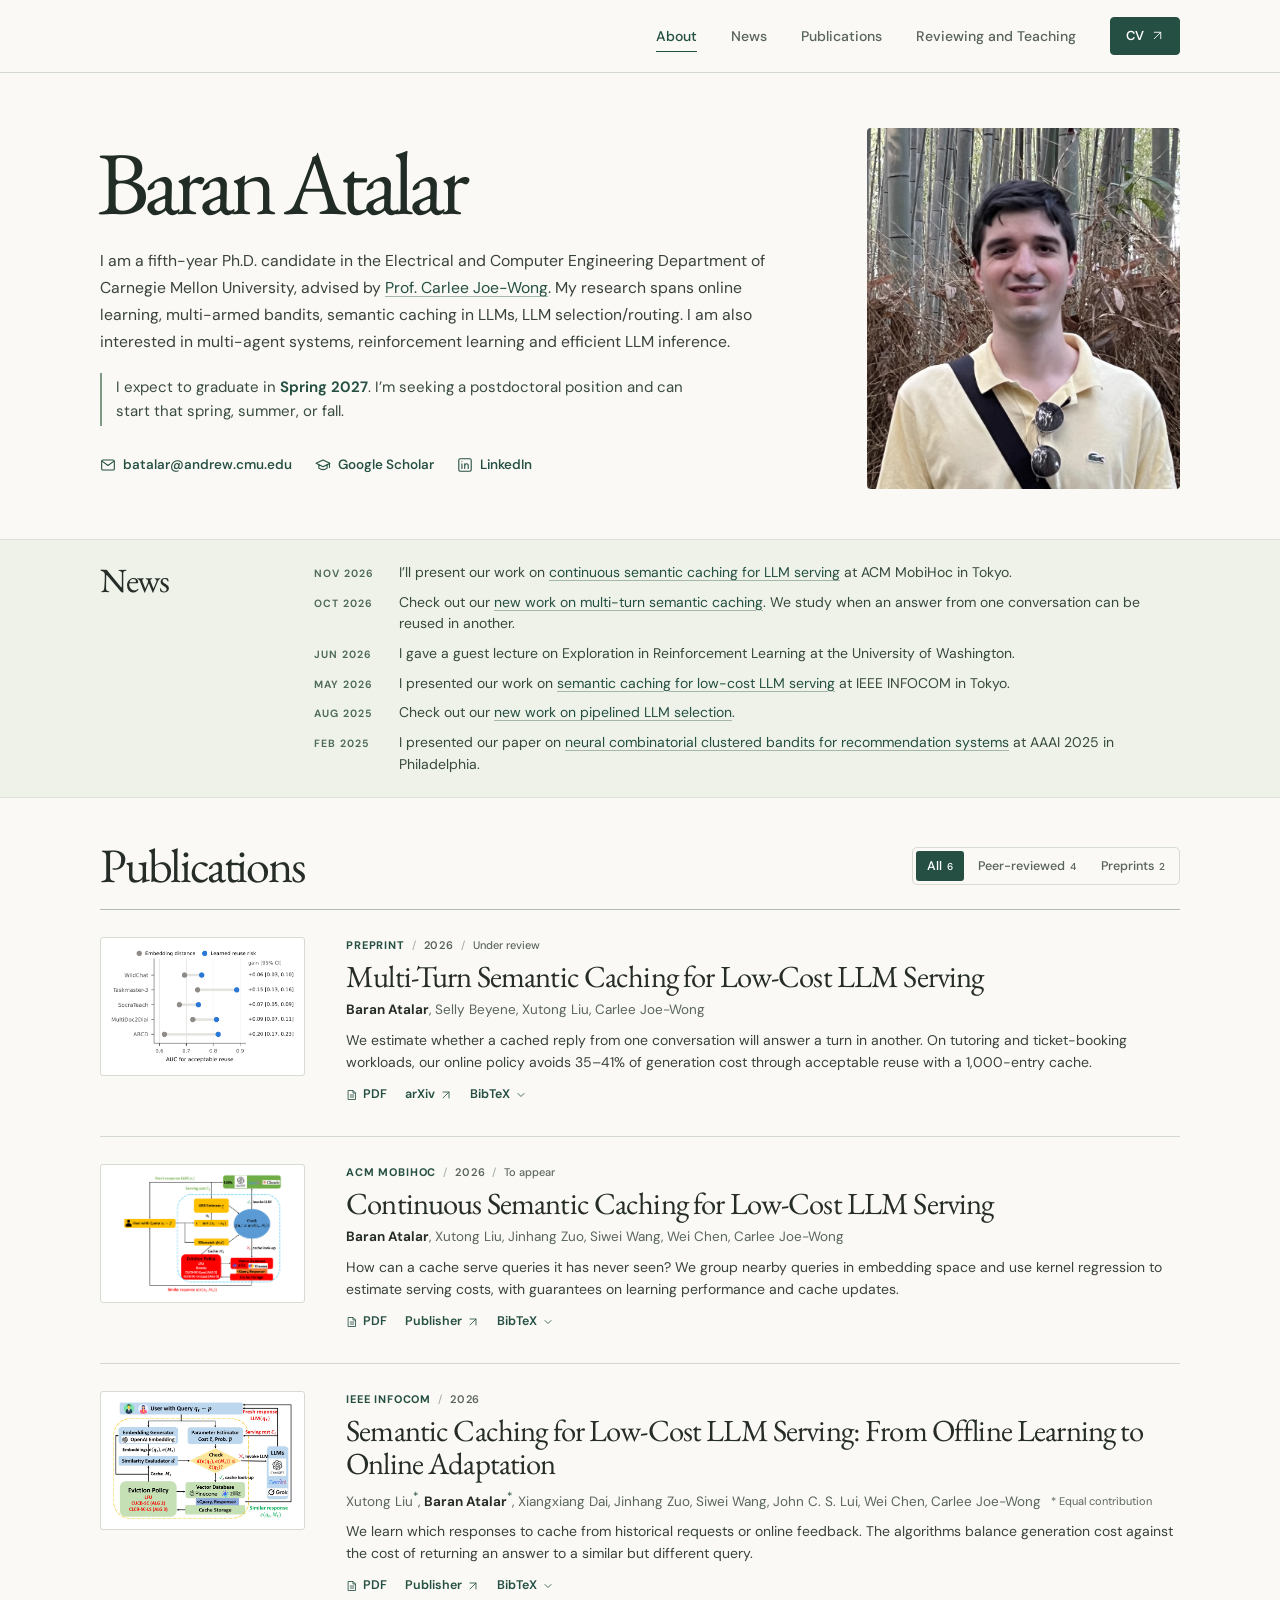
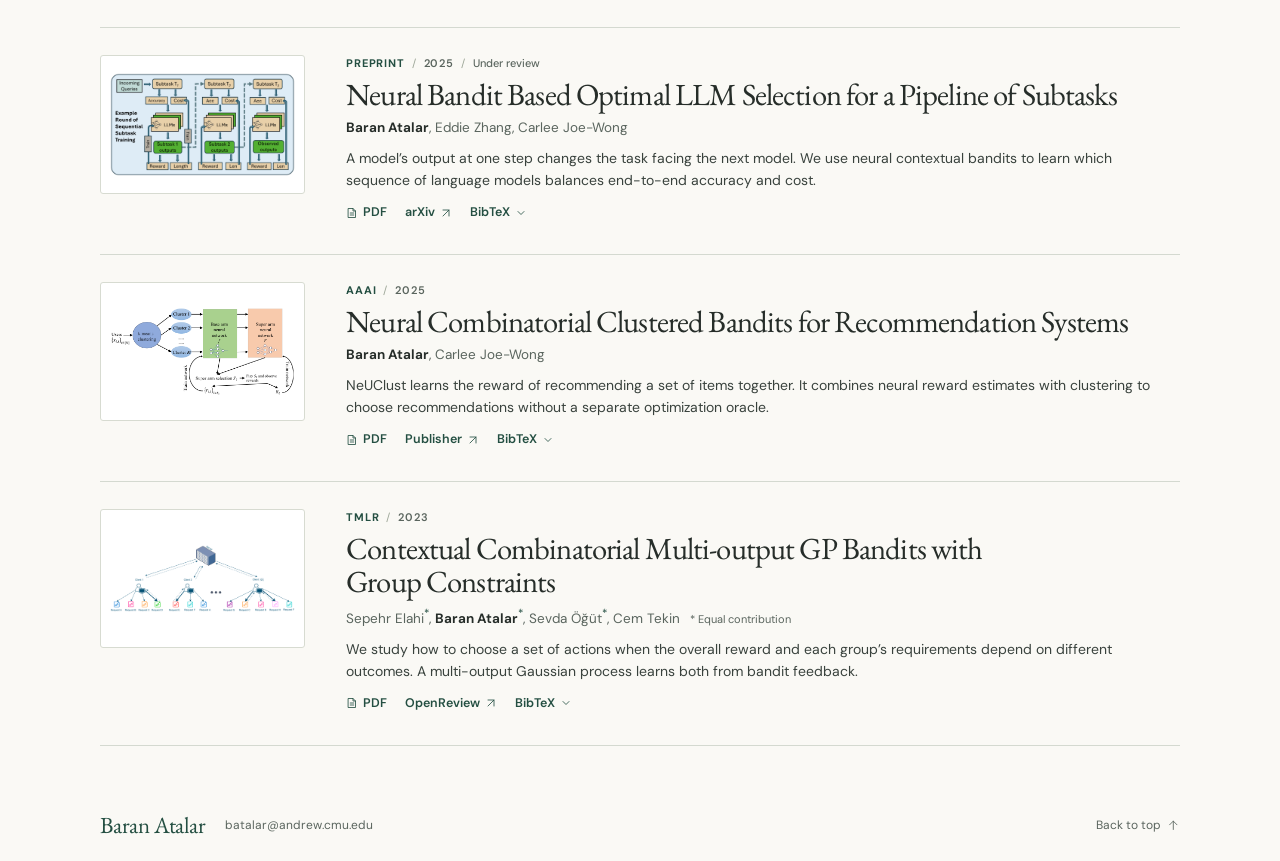
==== commit 4b645ee6: "Add Google verification and search indexing metadata" ====
--- a/index.html
+++ b/index.html
@@ -5,6 +5,8 @@
   <meta name="viewport" content="width=device-width, initial-scale=1">
   <meta name="referrer" content="no-referrer">
   <meta name="theme-color" content="#faf9f5">
+  <meta name="google-site-verification" content="WoKCXiddOWODJogTTFu-1QYuqD1UrCcjJ0g2R7hFMU4">
+  <link rel="canonical" href="https://baranatalar.github.io/">
   <meta name="description" content="Baran Atalar is a Ph.D. candidate at Carnegie Mellon University researching online learning, multi-armed bandits, semantic caching in LLMs, and LLM selection and routing.">
   <title>Baran Atalar · Carnegie Mellon University</title>
   <link rel="icon" href="assets/monogram.svg" type="image/svg+xml">
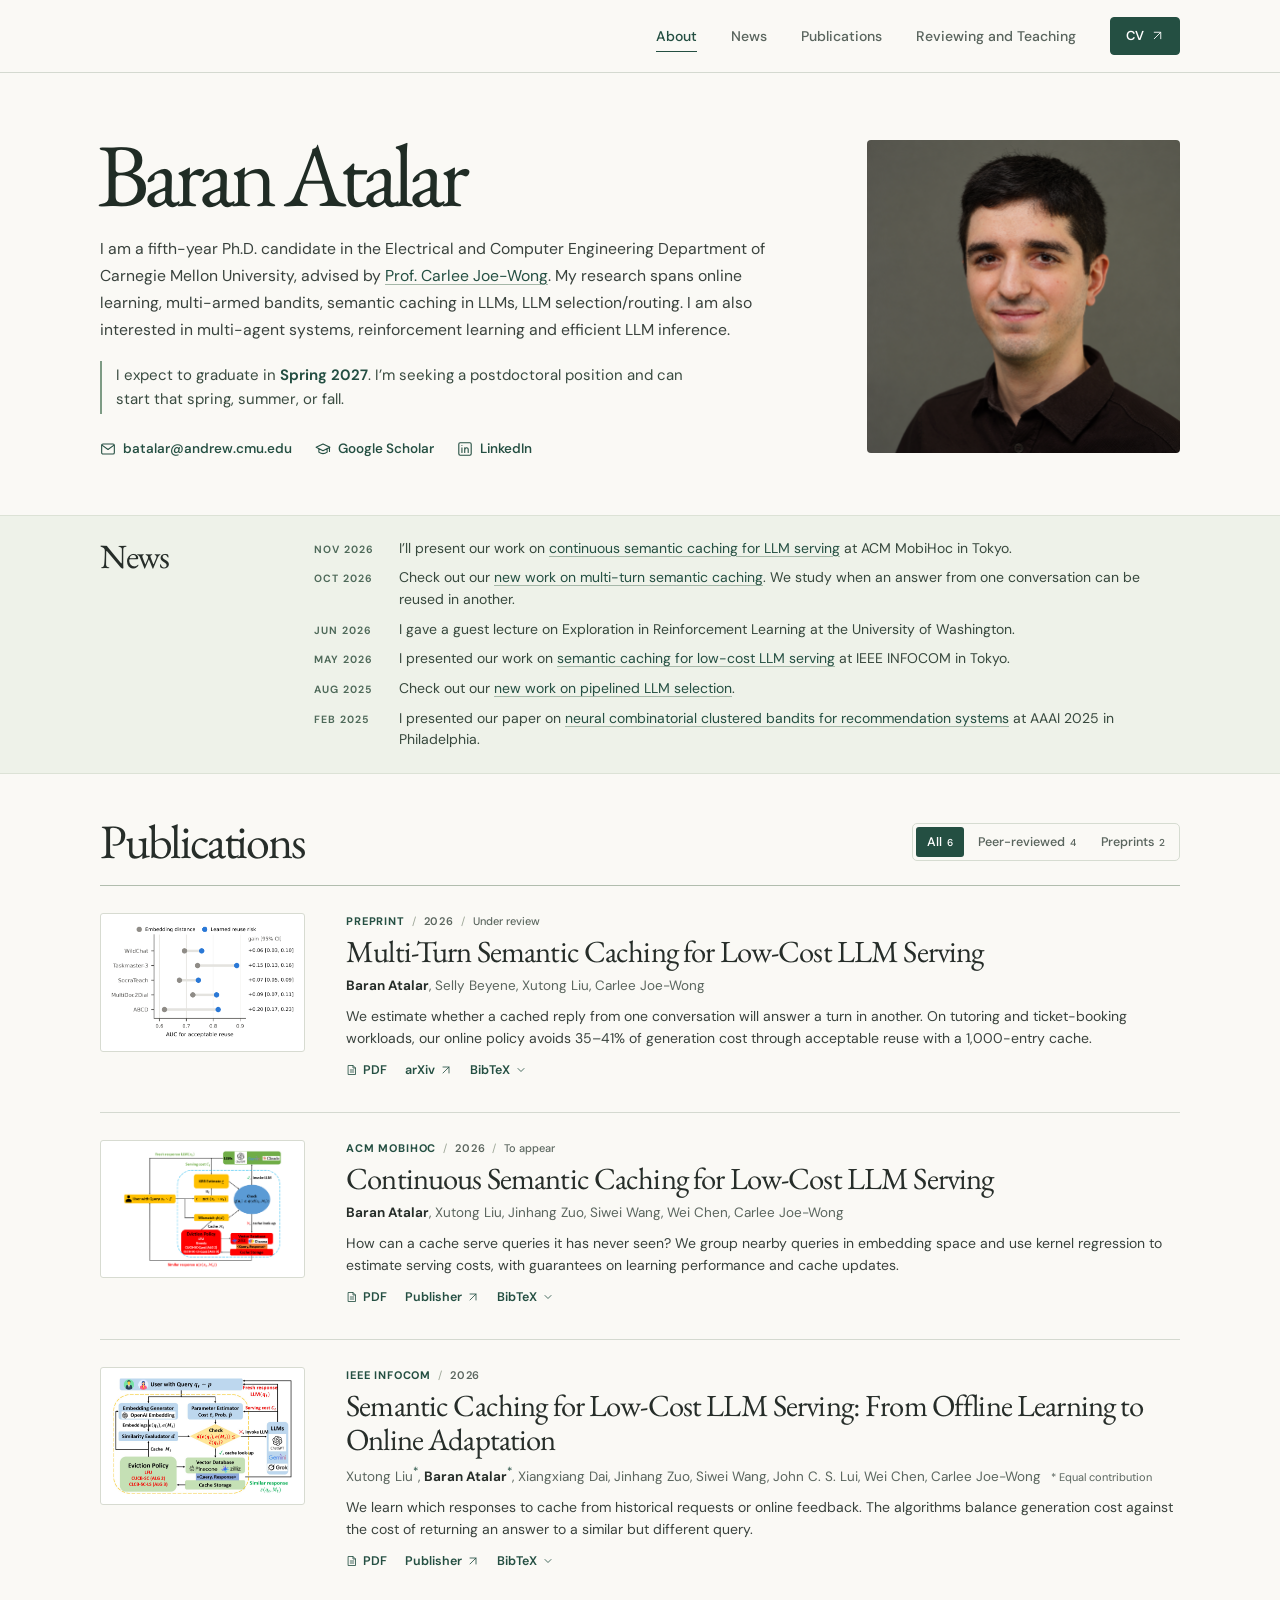
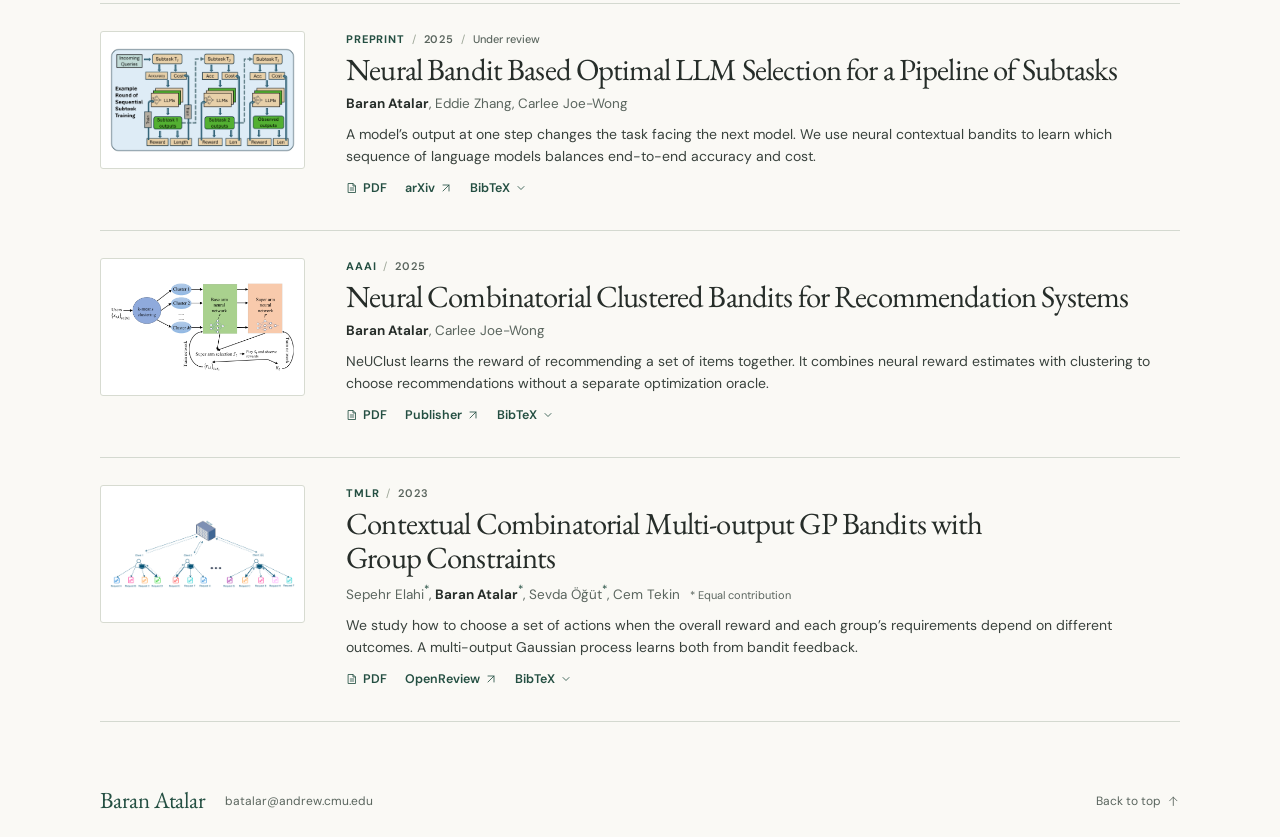
==== commit bf89d98b: "Update homepage to use new portrait" ====
--- a/index.html
+++ b/index.html
@@ -53,7 +53,7 @@
         <a href="https://scholar.google.com/citations?user=y_jG3tEAAAAJ&amp;hl=en"><svg aria-hidden="true"><use href="#scholar"/></svg>Google Scholar</a>
         <a href="https://www.linkedin.com/in/baran-atalar-6698521bb/"><svg aria-hidden="true"><use href="#linkedin"/></svg>LinkedIn</a>
       </div>
-      <img class="portrait" src="assets/baran-atalar.webp" width="833" height="960" alt="Baran Atalar standing in a bamboo grove" fetchpriority="high">
+      <img class="portrait" src="assets/baran-atalar-portrait.png" width="1254" height="1254" alt="Portrait of Baran Atalar" fetchpriority="high">
     </section>
 
     <section id="news" class="news-band" aria-labelledby="news-title">
@@ -266,3 +266,4 @@
   </dialog>
 </body>
 </html>
+
